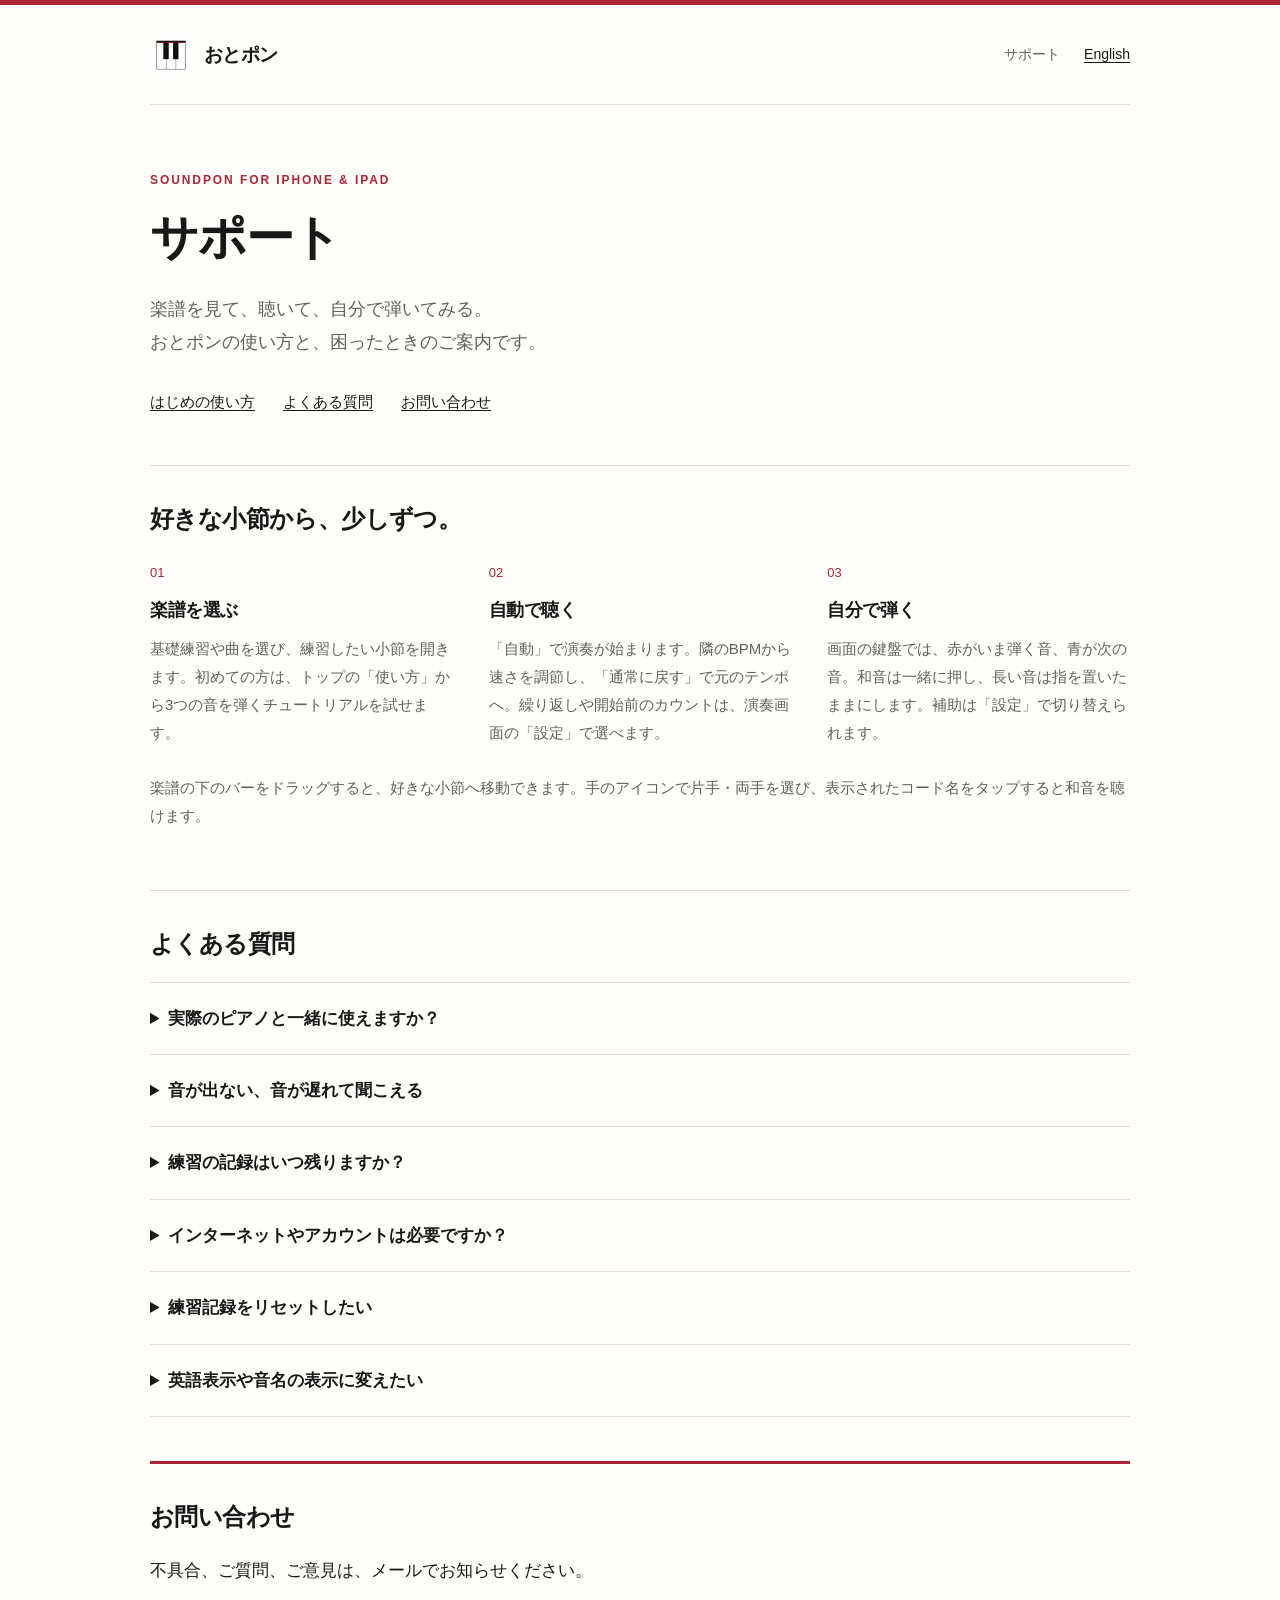
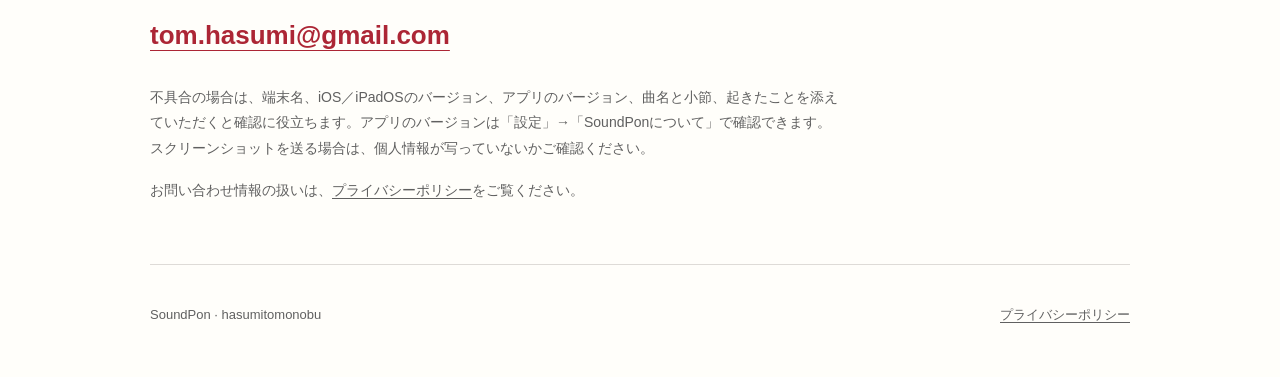
==== soundpon/index.html @ 49f51803 "Add bilingual SoundPon support and privacy pages" ====
<!doctype html>
<html lang="ja">
<head>
  <meta charset="utf-8">
  <meta name="viewport" content="width=device-width, initial-scale=1">
  <meta name="theme-color" content="#fffefa">
  <title>サポート — おとポン（SoundPon）</title>
  <meta name="description" content="おとポンの使い方、よくある質問、お問い合わせ先。iPhone・iPadで楽譜を見ながらピアノを練習できます。">
  <link rel="canonical" href="https://hasumitomonobu.github.io/soundpon/">
  <link rel="alternate" hreflang="ja" href="https://hasumitomonobu.github.io/soundpon/">
  <link rel="alternate" hreflang="en" href="https://hasumitomonobu.github.io/soundpon/en/">
  <link rel="icon" type="image/png" href="/soundpon/icon.png">
  <link rel="apple-touch-icon" href="/soundpon/icon.png">
  <link rel="stylesheet" href="/soundpon/site.css">
</head>
<body>
  <a class="skip" href="#main">本文へ</a>
  <header class="site-header shell">
    <a class="brand" href="/soundpon/"><img src="/soundpon/icon.png" width="42" height="42" alt="">おとポン</a>
    <nav aria-label="ページと表示言語"><span aria-current="page">サポート</span><a href="/soundpon/en/" lang="en" hreflang="en">English</a></nav>
  </header>
  <main class="shell" id="main">
<div class="hero">
  <p class="eyebrow">SoundPon for iPhone &amp; iPad</p>
  <h1>サポート</h1>
  <p class="lede">楽譜を見て、聴いて、自分で弾いてみる。<br>おとポンの使い方と、困ったときのご案内です。</p>
  <div class="quick-links"><a href="#start">はじめの使い方</a><a href="#faq">よくある質問</a><a href="#contact">お問い合わせ</a></div>
</div>
<section class="block" id="start" aria-labelledby="start-title">
  <h2 id="start-title">好きな小節から、少しずつ。</h2>
  <ol class="steps">
    <li><span class="step-number" aria-hidden="true">01</span><h3>楽譜を選ぶ</h3><p>基礎練習や曲を選び、練習したい小節を開きます。初めての方は、トップの「使い方」から3つの音を弾くチュートリアルを試せます。</p></li>
    <li><span class="step-number" aria-hidden="true">02</span><h3>自動で聴く</h3><p>「自動」で演奏が始まります。隣のBPMから速さを調節し、「通常に戻す」で元のテンポへ。繰り返しや開始前のカウントは、演奏画面の「設定」で選べます。</p></li>
    <li><span class="step-number" aria-hidden="true">03</span><h3>自分で弾く</h3><p>画面の鍵盤では、赤がいま弾く音、青が次の音。和音は一緒に押し、長い音は指を置いたままにします。補助は「設定」で切り替えられます。</p></li>
  </ol>
  <p class="help-note">楽譜の下のバーをドラッグすると、好きな小節へ移動できます。手のアイコンで片手・両手を選び、表示されたコード名をタップすると和音を聴けます。</p>
</section>
<section class="block" id="faq" aria-labelledby="faq-title">
  <h2 id="faq-title">よくある質問</h2>
  <details><summary>実際のピアノと一緒に使えますか？</summary><p>使えます。鍵盤のアイコンで画面の鍵盤を隠すと、楽譜を広く表示できます。「自動」をゆっくり流して合わせて弾くこともできます。マイクで音を拾う機能はなく、実際のピアノの演奏は採点しません。</p></details>
  <details><summary>音が出ない、音が遅れて聞こえる</summary><p>端末の音量と、音の出力先を確認してください。Bluetooth機器につながっている場合は、本体スピーカーか有線イヤホンを試してください。本アプリは消音モードでも音が出ます。</p></details>
  <details><summary>練習の記録はいつ残りますか？</summary><p>音を間違えず、長い音を途中で離さずに弾けた小節を記録します。両手の曲は、両手で弾いたときに記録に残ります。補助を使っても大丈夫です。自動演奏を聴くだけでは記録されません。</p></details>
  <details><summary>インターネットやアカウントは必要ですか？</summary><p>練習はオフラインで使えます。アカウント登録、広告、アプリ内課金はありません。サポートや出典などのWebページを開く場合と、メールでのお問い合わせには通信が必要です。</p></details>
  <details><summary>練習記録をリセットしたい</summary><p>トップの歯車アイコンから「設定」を開き、「練習記録」→「記録をはじめからにする」を選びます。確認後に記録がリセットされます。言語や音名などの設定は残ります。</p></details>
  <details><summary>英語表示や音名の表示に変えたい</summary><p>トップの歯車アイコンから「設定」→「ことばと音名」で変更できます。楽譜の音名、コード、鍵盤の色などの補助は、演奏画面の「設定」から個別に切り替えられます。</p></details>
</section>
<section class="block contact" id="contact" aria-labelledby="contact-title">
  <h2 id="contact-title">お問い合わせ</h2>
  <p>不具合、ご質問、ご意見は、メールでお知らせください。</p>
  <p><a class="email" href="mailto:tom.hasumi@gmail.com?subject=SoundPon%20support">tom.hasumi@gmail.com</a></p>
  <p class="small">不具合の場合は、端末名、iOS／iPadOSのバージョン、アプリのバージョン、曲名と小節、起きたことを添えていただくと確認に役立ちます。アプリのバージョンは「設定」→「SoundPonについて」で確認できます。スクリーンショットを送る場合は、個人情報が写っていないかご確認ください。</p>
  <p class="small">お問い合わせ情報の扱いは、<a href="/privacy/soundpon/">プライバシーポリシー</a>をご覧ください。</p>
</section>
  </main>
  <footer class="site-footer shell"><p>SoundPon · hasumitomonobu</p><a href="/privacy/soundpon/">プライバシーポリシー</a></footer>
</body>
</html>
---- soundpon/site.css ----
:root { color-scheme: light; --ink: #181818; --muted: #606060; --line: #dedbd7; --paper: #fffefa; --red: #ac2635; }
* { box-sizing: border-box; }
html { scroll-padding-top: 24px; }
body { margin: 0; border-top: 5px solid var(--red); background: var(--paper); color: var(--ink); font-family: -apple-system, BlinkMacSystemFont, "Helvetica Neue", "Hiragino Kaku Gothic ProN", "Yu Gothic", sans-serif; font-size: 17px; line-height: 1.85; overflow-wrap: anywhere; }
a { color: inherit; text-underline-offset: .22em; text-decoration-thickness: 1px; }
a:hover { color: var(--red); }
a:focus-visible, summary:focus-visible { outline: 3px solid var(--red); outline-offset: 5px; border-radius: 2px; }
.skip { position: absolute; left: 16px; top: -100px; padding: 8px 16px; background: var(--paper); z-index: 5; }
.skip:focus { top: 12px; }
.shell { width: min(100% - 48px, 980px); margin-inline: auto; }
.site-header { display: flex; justify-content: space-between; gap: 20px; align-items: center; min-height: 100px; border-bottom: 1px solid var(--line); }
.brand { display: inline-flex; gap: 12px; align-items: center; text-decoration: none; font-size: 19px; font-weight: 650; letter-spacing: -.03em; }
.brand img { width: 42px; height: 42px; border-radius: 10px; }
nav { display: flex; flex-wrap: wrap; gap: 8px 24px; align-items: center; font-size: 14px; }
nav a, nav span { display: inline-flex; align-items: center; min-height: 44px; }
nav [aria-current] { color: var(--muted); }
.hero { padding-block: 64px 42px; max-width: 700px; }
.eyebrow { margin: 0 0 12px; color: var(--red); font-size: 12px; font-weight: 650; letter-spacing: .16em; text-transform: uppercase; }
h1, h2, h3 { line-height: 1.45; font-weight: 650; letter-spacing: -.025em; }
h1 { font-size: clamp(30px, 4.5vw, 48px); margin: 0 0 20px; }
h2 { font-size: 24px; margin: 0 0 20px; }
h3 { font-size: 18px; margin: 0 0 12px; }
p { margin: 0 0 16px; }
.lede { font-size: 18px; color: var(--muted); max-width: 660px; margin-bottom: 20px; }
.quick-links { display: flex; flex-wrap: wrap; gap: 8px 28px; font-size: 15px; }
.quick-links a { display: inline-flex; align-items: center; min-height: 44px; }
.block { border-top: 1px solid var(--line); padding-block: 36px 44px; }
.steps { list-style: none; padding: 0; margin: 24px 0 0; display: grid; grid-template-columns: repeat(3, minmax(0, 1fr)); gap: 36px; }
.step-number { display: block; font-size: 13px; color: var(--red); margin-bottom: 12px; font-variant-numeric: tabular-nums; }
.steps p { color: var(--muted); font-size: 15px; margin: 0; }
.help-note { margin-top: 28px; color: var(--muted); font-size: 15px; }
details { border-top: 1px solid var(--line); padding-block: 6px; }
details:last-child { border-bottom: 1px solid var(--line); }
summary { cursor: pointer; padding-block: 14px; font-size: 17px; font-weight: 600; }
details p { color: var(--muted); margin: 0 0 16px; padding-right: 18px; font-size: 16px; }
.contact { border-top: 3px solid var(--red); }
.contact p { max-width: 690px; }
.email { display: inline-block; padding: 9px 0; font-size: clamp(19px, 3.2vw, 26px); font-weight: 600; color: var(--red); }
.small { color: var(--muted); font-size: 14px; }
.policy { max-width: 720px; }
.policy .hero { padding-bottom: 20px; }
.policy section { margin-bottom: 38px; }
.policy h2 { font-size: 21px; margin-bottom: 12px; }
.policy ul { padding-left: 1.3em; margin-block: 0 18px; }
.policy li { margin-bottom: 8px; }
.summary { border-left: 3px solid var(--red); padding: 6px 0 6px 22px; margin-bottom: 38px; }
.summary p { margin: 0; }
.site-footer { border-top: 1px solid var(--line); display: flex; justify-content: space-between; gap: 16px 28px; flex-wrap: wrap; align-items: center; padding-block: 28px 40px; font-size: 13px; color: var(--muted); }
.site-footer p { margin: 0; }
.site-footer a { display: inline-flex; min-height: 44px; align-items: center; }
@media (max-width: 660px) {
  .shell { width: calc(100% - 36px); }
  .site-header { flex-wrap: wrap; padding-block: 20px 12px; gap: 8px 20px; }
  .site-header nav { gap: 8px 20px; }
  .hero { padding-block: 40px 30px; }
  h1 { font-size: 30px; }
  .lede { font-size: 17px; }
  .steps { grid-template-columns: 1fr; gap: 28px; }
  .step-number { margin-bottom: 4px; }
  .steps h3 { margin-bottom: 8px; }
  .block { padding-block: 28px 36px; }
  .policy h1 { font-size: 28px; }
  .policy { font-size: 16px; }
}
@media print { .site-header nav, .skip, .quick-links { display: none; } body { background: white; border: 0; } .shell { width: 100%; } }
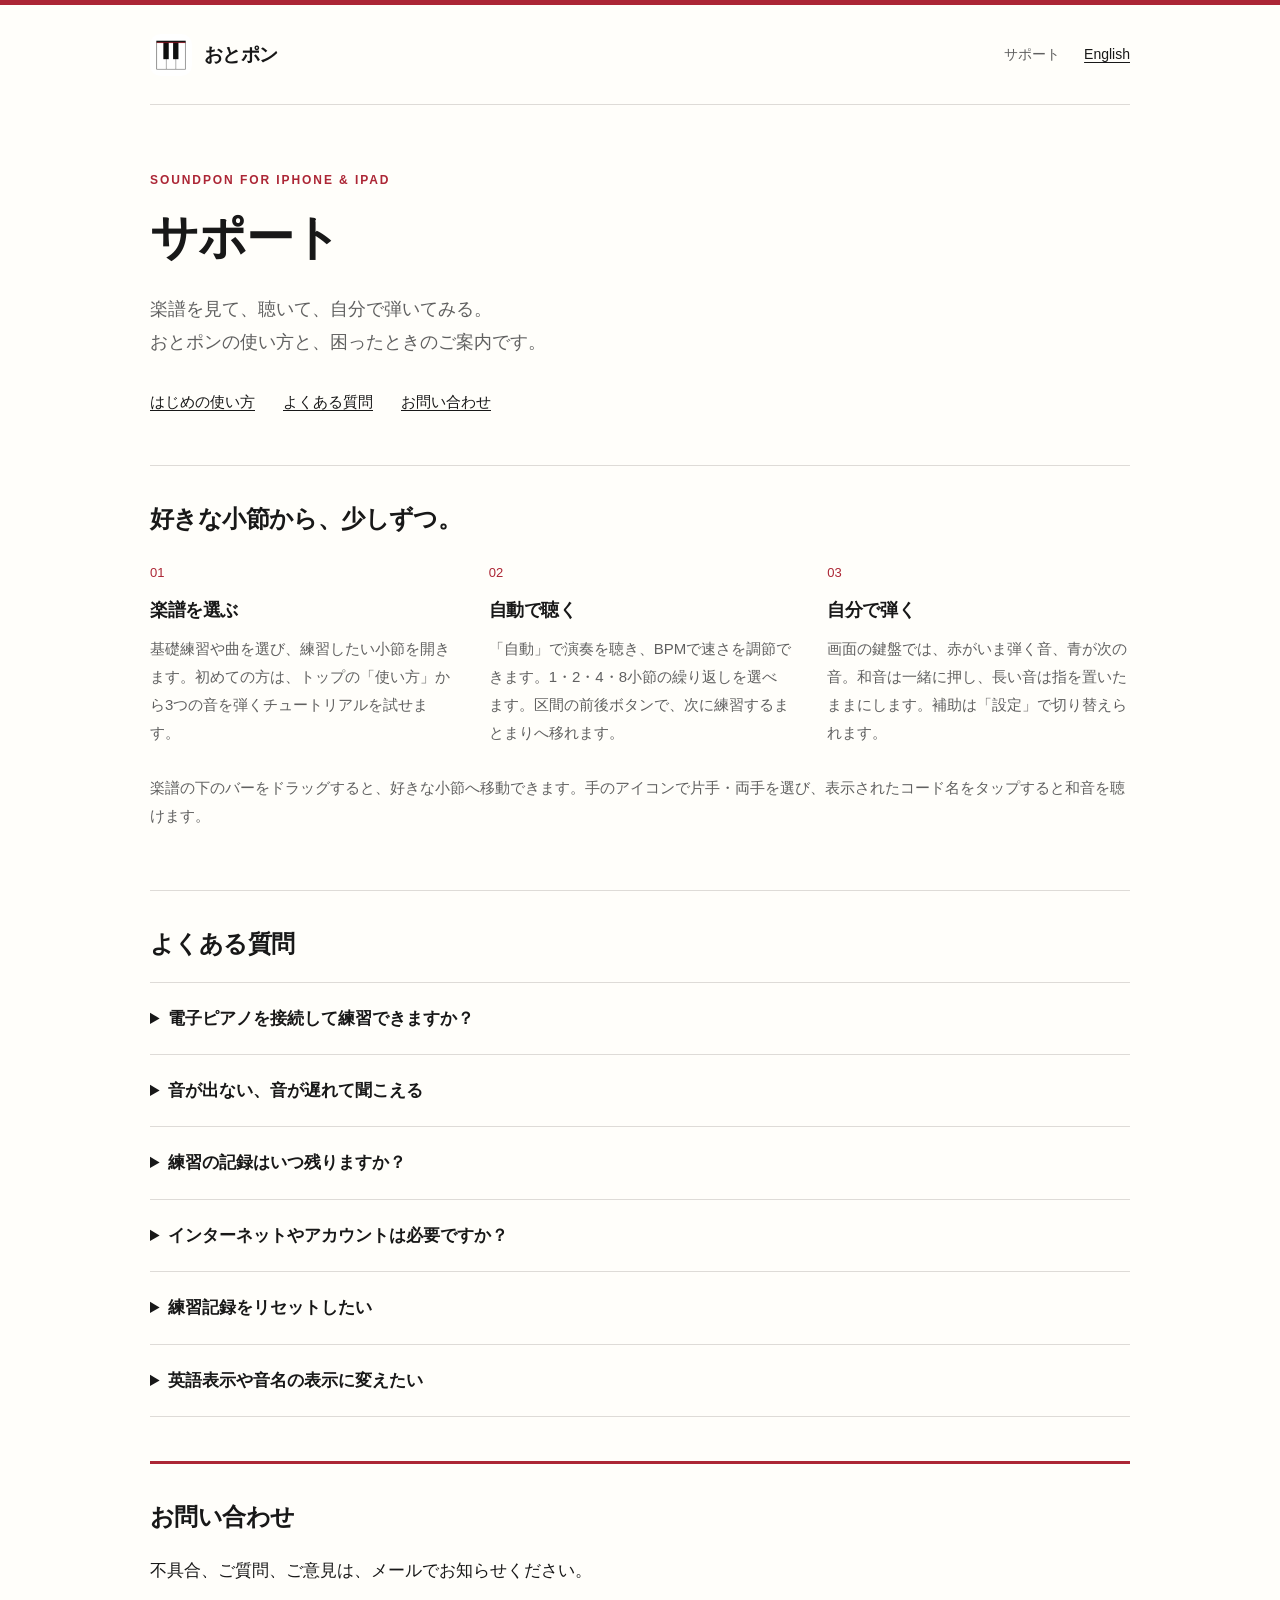
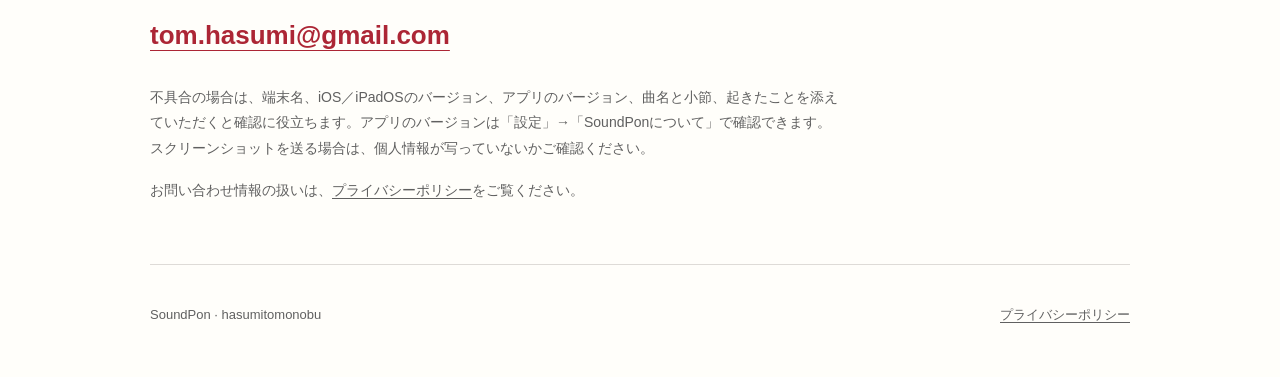
==== commit e975b958: "Update SoundPon support for released USB MIDI and bar loops" ====
--- a/soundpon/index.html
+++ b/soundpon/index.html
@@ -30,16 +30,16 @@
   <h2 id="start-title">好きな小節から、少しずつ。</h2>
   <ol class="steps">
     <li><span class="step-number" aria-hidden="true">01</span><h3>楽譜を選ぶ</h3><p>基礎練習や曲を選び、練習したい小節を開きます。初めての方は、トップの「使い方」から3つの音を弾くチュートリアルを試せます。</p></li>
-    <li><span class="step-number" aria-hidden="true">02</span><h3>自動で聴く</h3><p>「自動」で演奏が始まります。隣のBPMから速さを調節し、「通常に戻す」で元のテンポへ。繰り返しや開始前のカウントは、演奏画面の「設定」で選べます。</p></li>
+    <li><span class="step-number" aria-hidden="true">02</span><h3>自動で聴く</h3><p>「自動」で演奏を聴き、BPMで速さを調節できます。1・2・4・8小節の繰り返しを選べます。区間の前後ボタンで、次に練習するまとまりへ移れます。</p></li>
     <li><span class="step-number" aria-hidden="true">03</span><h3>自分で弾く</h3><p>画面の鍵盤では、赤がいま弾く音、青が次の音。和音は一緒に押し、長い音は指を置いたままにします。補助は「設定」で切り替えられます。</p></li>
   </ol>
   <p class="help-note">楽譜の下のバーをドラッグすると、好きな小節へ移動できます。手のアイコンで片手・両手を選び、表示されたコード名をタップすると和音を聴けます。</p>
 </section>
 <section class="block" id="faq" aria-labelledby="faq-title">
   <h2 id="faq-title">よくある質問</h2>
-  <details><summary>実際のピアノと一緒に使えますか？</summary><p>使えます。鍵盤のアイコンで画面の鍵盤を隠すと、楽譜を広く表示できます。「自動」をゆっくり流して合わせて弾くこともできます。マイクで音を拾う機能はなく、実際のピアノの演奏は採点しません。</p></details>
+  <details><summary>電子ピアノを接続して練習できますか？</summary><p>対応するUSB MIDI機器を接続し、設定の「演奏する鍵盤」で「MIDI鍵盤」を選ぶと、手動演奏の入力に合わせて楽譜が進みます。</p><p>iOS/iPadOSに対応した機器とデータ通信できるケーブルが必要です。端末によって変換アダプタや機器への給電も必要です。すべての機器や接続構成での動作は確認していません。購入前に、機器メーカーのiPhone/iPad接続条件をご確認ください。Bluetooth MIDIの接続設定には対応していません。</p><p>「接続済み・入力待ち」のままの場合は、機器の選択、MIDI送信設定、ケーブル、給電を確認してください。「入力確認済み」は、その接続で鍵盤の信号が届いたことを示します。</p><p>画面の鍵盤だけでも練習できます。マイクの音や、テンポ、ペダル、強弱、指使いは採点しません。</p></details>
   <details><summary>音が出ない、音が遅れて聞こえる</summary><p>端末の音量と、音の出力先を確認してください。Bluetooth機器につながっている場合は、本体スピーカーか有線イヤホンを試してください。本アプリは消音モードでも音が出ます。</p></details>
-  <details><summary>練習の記録はいつ残りますか？</summary><p>音を間違えず、長い音を途中で離さずに弾けた小節を記録します。両手の曲は、両手で弾いたときに記録に残ります。補助を使っても大丈夫です。自動演奏を聴くだけでは記録されません。</p></details>
+  <details><summary>練習の記録はいつ残りますか？</summary><p>右手、左手、両手のどれでも、小節を手動で最後まで弾くと練習回数が1回増えます。ミスや補助の有無にかかわらず数えます。全体楽譜の小節を長押しすると回数が表示されます。自動演奏を聴くだけの場合や、途中で飛ばした小節は数えません。</p><p>「弾けた小節」の達成率は、曲の全パートをミスなく弾けた小節の割合で、練習回数とは別です。</p></details>
   <details><summary>インターネットやアカウントは必要ですか？</summary><p>練習はオフラインで使えます。アカウント登録、広告、アプリ内課金はありません。サポートや出典などのWebページを開く場合と、メールでのお問い合わせには通信が必要です。</p></details>
   <details><summary>練習記録をリセットしたい</summary><p>トップの歯車アイコンから「設定」を開き、「練習記録」→「記録をはじめからにする」を選びます。確認後に記録がリセットされます。言語や音名などの設定は残ります。</p></details>
   <details><summary>英語表示や音名の表示に変えたい</summary><p>トップの歯車アイコンから「設定」→「ことばと音名」で変更できます。楽譜の音名、コード、鍵盤の色などの補助は、演奏画面の「設定」から個別に切り替えられます。</p></details>
